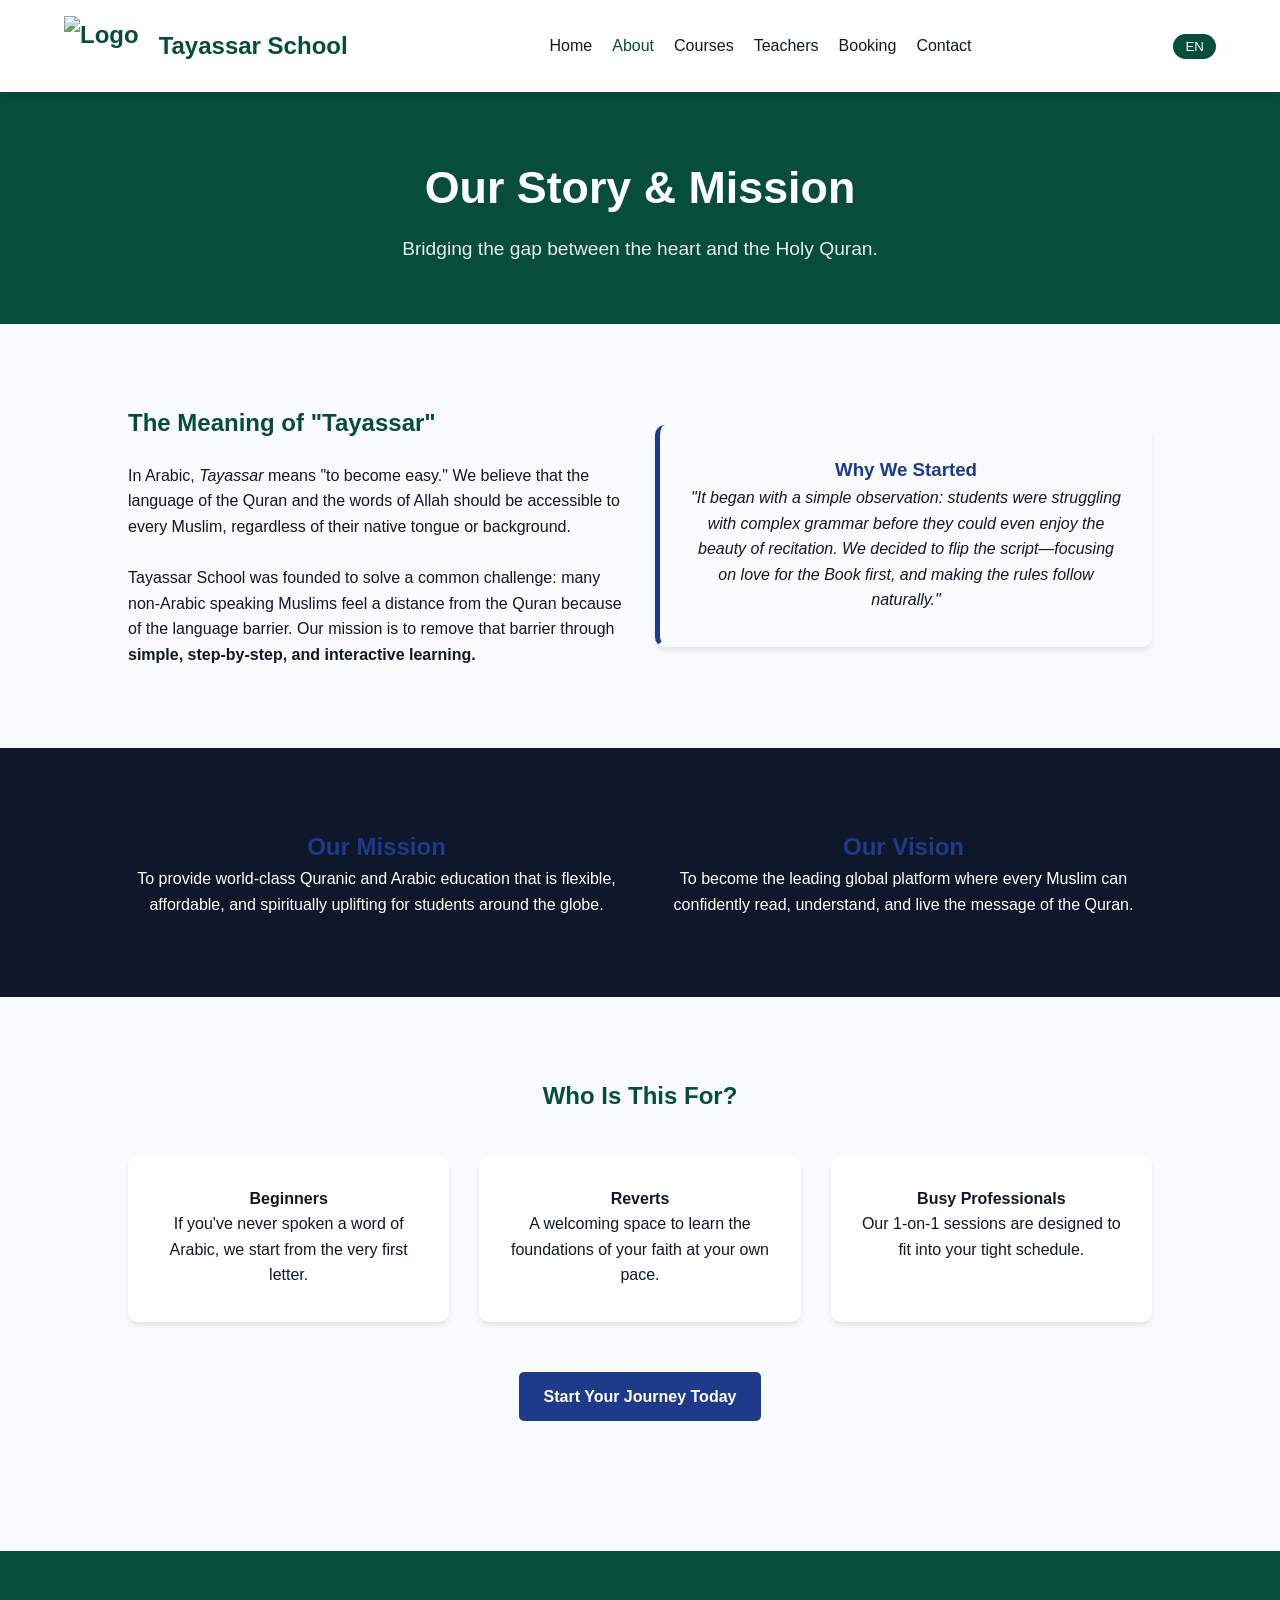
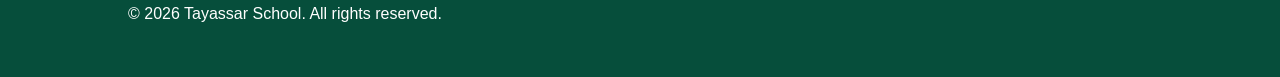
==== about.html @ 72fd5fc2 "Add files via upload" ====
<!DOCTYPE html>
<html lang="en">
<head>
    <meta charset="UTF-8">
    <meta name="viewport" content="width=device-width, initial-scale=1.0">
    <title>About Us | Tayassar School</title>
    <link rel="stylesheet" href="style.css">
</head>
<body>

    <nav>
        <div class="logo">
            <a href="index.html" style="display: flex; align-items: center; text-decoration: none; color: inherit;">
                <img src="logo.jpg" alt="Logo" class="nav-logo">
                <span>Tayassar School</span>
            </a>
        </div>
        <ul class="nav-links">
            <li><a href="index.html">Home</a></li>
            <li><a href="about.html" class="active">About</a></li>
            <li><a href="courses.html">Courses</a></li>
            <li><a href="teachers.html">Teachers</a></li>
            <li><a href="booking.html">Booking</a></li>
            <li><a href="contact.html">Contact</a></li>
        </ul>
        <button class="lang-switch" onclick="toggleLanguage()">EN</button>
    </nav>

    <header style="background: var(--primary); color: white; padding: 60px 10%; text-align: center;">
        <h1 style="font-size: 2.8rem; margin-bottom: 10px;">Our Story & Mission</h1>
        <p style="font-size: 1.2rem; opacity: 0.9;">Bridging the gap between the heart and the Holy Quran.</p>
    </header>

    <section class="section-padding">
        <div class="grid" style="align-items: center;">
            <div>
                <h2 style="color: var(--primary); margin-bottom: 20px;">The Meaning of "Tayassar"</h2>
                <p>In Arabic, <em>Tayassar</em> means "to become easy." We believe that the language of the Quran and the words of Allah should be accessible to every Muslim, regardless of their native tongue or background.</p>
                <br>
                <p>Tayassar School was founded to solve a common challenge: many non-Arabic speaking Muslims feel a distance from the Quran because of the language barrier. Our mission is to remove that barrier through <strong>simple, step-by-step, and interactive learning.</strong></p>
            </div>
            <div class="card" style="background: var(--light); border-left: 5px solid var(--accent);">
                <h3 style="color: var(--accent);">Why We Started</h3>
                <p style="font-style: italic;">"It began with a simple observation: students were struggling with complex grammar before they could even enjoy the beauty of recitation. We decided to flip the script—focusing on love for the Book first, and making the rules follow naturally."</p>
            </div>
        </div>
    </section>

    <section style="background: var(--dark); color: white; padding: 80px 10%;">
        <div class="grid">
            <div style="text-align: center;">
                <h2 style="color: var(--accent);">Our Mission</h2>
                <p>To provide world-class Quranic and Arabic education that is flexible, affordable, and spiritually uplifting for students around the globe.</p>
            </div>
            <div style="text-align: center;">
                <h2 style="color: var(--accent);">Our Vision</h2>
                <p>To become the leading global platform where every Muslim can confidently read, understand, and live the message of the Quran.</p>
            </div>
        </div>
    </section>

    <section class="section-padding" style="text-align: center;">
        <h2 style="margin-bottom: 40px; color: var(--primary);">Who Is This For?</h2>
        <div class="grid">
            <div class="card">
                <h4>Beginners</h4>
                <p>If you've never spoken a word of Arabic, we start from the very first letter.</p>
            </div>
            <div class="card">
                <h4>Reverts</h4>
                <p>A welcoming space to learn the foundations of your faith at your own pace.</p>
            </div>
            <div class="card">
                <h4>Busy Professionals</h4>
                <p>Our 1-on-1 sessions are designed to fit into your tight schedule.</p>
            </div>
        </div>
        <div style="margin-top: 50px;">
            <a href="teachers.html" class="btn btn-primary">Start Your Journey Today</a>
        </div>
    </section>

    <footer>
        <p>&copy; 2026 Tayassar School. All rights reserved.</p>
    </footer>

    <script src="script.js"></script>
</body>
</html>
---- style.css ----
:root {
    --primary: #064e3b;
    --primary-light: #065f46;
    --accent: #1e3a8a;
    --light: #f9fafb;
    --dark: #0f172a;
    --white: #ffffff;
    --shadow: 0 4px 6px -1px rgba(0, 0, 0, 0.1);
}

* {
    margin: 0;
    padding: 0;
    box-sizing: border-box;
    font-family: 'Segoe UI', Tahoma, Geneva, Verdana, sans-serif;
}

body {
    background-color: var(--light);
    color: var(--dark);
    line-height: 1.6;
}


nav {
    background: var(--white);
    padding: 1rem 5%;
    display: flex;
    justify-content: space-between;
    align-items: center;
    position: sticky;
    top: 0;
    z-index: 1000;
    box-shadow: var(--shadow);
}

.logo {
    font-size: 1.5rem;
    font-weight: bold;
    color: var(--primary);
}

.nav-links {
    display: flex;
    list-style: none;
    gap: 20px;
}

.nav-links a {
    text-decoration: none;
    color: var(--dark);
    font-weight: 500;
    transition: color 0.3s;
}

.nav-links a:hover, .nav-links a.active {
    color: var(--primary);
}

.lang-switch {
    background: var(--primary);
    color: white;
    border: none;
    padding: 5px 12px;
    border-radius: 20px;
    cursor: pointer;
}


.hero {
    background: linear-gradient(rgba(6, 95, 70, 0.8), rgba(6, 95, 70, 0.8)), url('bk3.jpg') center/cover;
   background-position: center;
    background-size: cover;
    background-repeat: no-repeat;
    height: 100vh;
    width: 100%;
    display: flex;
    flex-direction: column;
    justify-content: center;
    align-items: center;
    text-align: center;
    color: white;
    padding: 0 20px;
}

.hero h1 { font-size: 3rem; margin-bottom: 1rem; }


.btn {
    padding: 12px 25px;
    border-radius: 5px;
    text-decoration: none;
    font-weight: bold;
    transition: transform 0.3s, background 0.3s;
    display: inline-block;
    cursor: pointer;
    border: none;
}

.btn-primary { background: var(--accent); color: var(--white); }
.btn-outline { border: 2px solid var(--white); color: var(--white); margin-left: 10px; }

.btn:hover { transform: translateY(-3px); opacity: 0.9; }


.section-padding { padding: 80px 10%; }
.grid { display: grid; grid-template-columns: repeat(auto-fit, minmax(300px, 1fr)); gap: 30px; }

.card {
    background: white;
    padding: 30px;
    border-radius: 10px;
    box-shadow: var(--shadow);
    text-align: center;
    border-bottom: 4px solid transparent;
    transition: 0.3s;
}

.card:hover { border-bottom: 4px solid var(--accent); }


.trial-banner {
    background: var(--accent);
    color: var(--dark);
    text-align: center;
    padding: 15px;
    font-weight: bold;
}


footer {
    background: var(--primary);
    color: white;
    padding: 50px 10%;
    margin-top: 50px;
}


input, select, textarea {
    width: 100%;
    padding: 12px;
    margin: 10px 0;
    border: 1px solid #ddd;
    border-radius: 5px;
}


.nav-logo {
    height: 60px; 
    width: auto;  
    margin-right: 20px; 
    vertical-align: middle;
}


.nav-logo:hover {
    filter: drop-shadow(0 0 5px rgba(212, 175, 55, 0.5));
    transition: 0.3s ease;
}
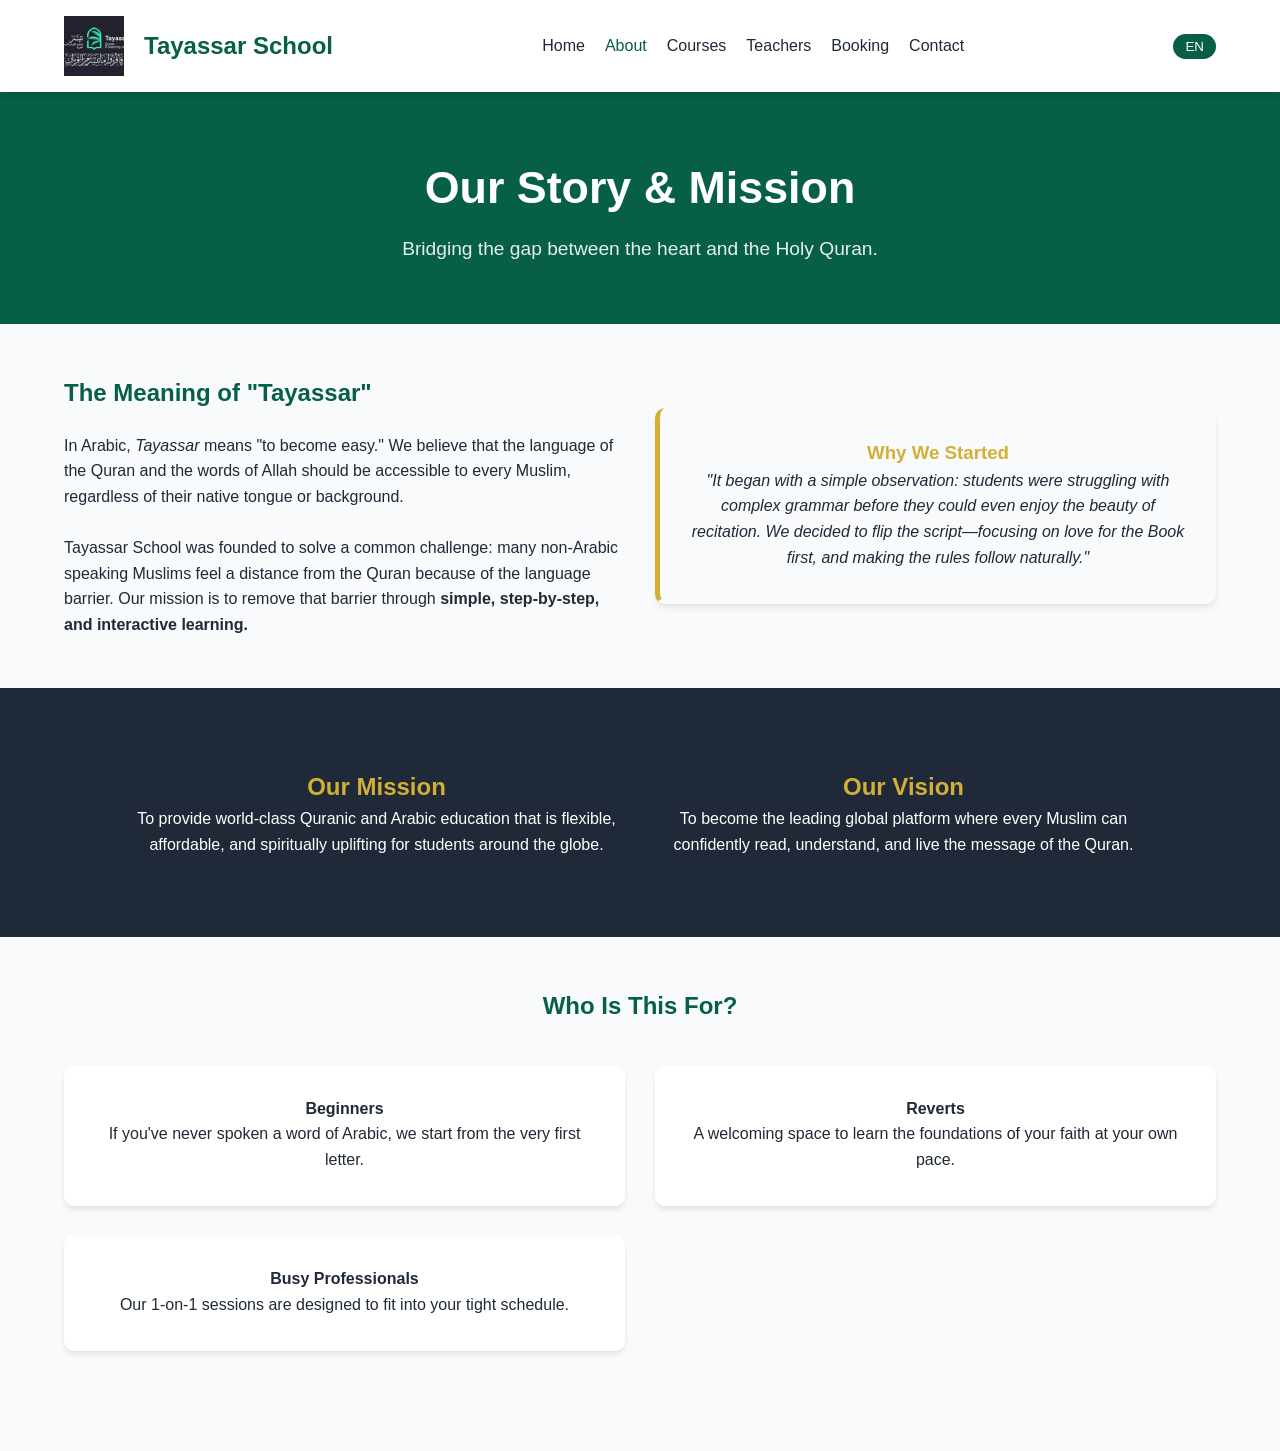
==== commit 5d29293f: "Update about.html" ====
--- a/about.html
+++ b/about.html
@@ -3,7 +3,7 @@
 <head>
     <meta charset="UTF-8">
     <meta name="viewport" content="width=device-width, initial-scale=1.0">
-    <title>About Us | Tayassar School</title>
+    <title data-en="About Us | Tayassar School" data-ar="من نحن | مدرسة تيسر" data-fr="À Propos | École Tayassar">About Us | Tayassar School</title>
     <link rel="stylesheet" href="style.css">
 </head>
 <body>
@@ -16,32 +16,60 @@
             </a>
         </div>
         <ul class="nav-links">
-            <li><a href="index.html">Home</a></li>
-            <li><a href="about.html" class="active">About</a></li>
-            <li><a href="courses.html">Courses</a></li>
-            <li><a href="teachers.html">Teachers</a></li>
-            <li><a href="booking.html">Booking</a></li>
-            <li><a href="contact.html">Contact</a></li>
+            <li><a href="index.html" data-en="Home" data-ar="الرئيسية" data-fr="Accueil">Home</a></li>
+            <li><a href="about.html" data-en="About" data-ar="من نحن" data-fr="À Propos" class="active">About</a></li>
+            <li><a href="courses.html" data-en="Courses" data-ar="دروسنا" data-fr="Cours">Courses</a></li>
+            <li><a href="teachers.html" data-en="Teachers" data-ar="المعلمون" data-fr="Enseignants">Teachers</a></li>
+            <li><a href="booking.html" data-en="Booking" data-ar="الحجز" data-fr="Réservation">Booking</a></li>
+            <li><a href="contact.html" data-en="Contact" data-ar="تواصل معنا" data-fr="Contact">Contact</a></li>
         </ul>
         <button class="lang-switch" onclick="toggleLanguage()">EN</button>
     </nav>
 
     <header style="background: var(--primary); color: white; padding: 60px 10%; text-align: center;">
-        <h1 style="font-size: 2.8rem; margin-bottom: 10px;">Our Story & Mission</h1>
-        <p style="font-size: 1.2rem; opacity: 0.9;">Bridging the gap between the heart and the Holy Quran.</p>
+        <h1 style="font-size: 2.8rem; margin-bottom: 10px;" 
+            data-en="Our Story & Mission" 
+            data-ar="قصتنا ورسالتنا" 
+            data-fr="Notre Histoire & Mission">
+            Our Story & Mission
+        </h1>
+        <p style="font-size: 1.2rem; opacity: 0.9;" 
+           data-en="Bridging the gap between the heart and the Holy Quran." 
+           data-ar="جسر الفجوة بين القلب والقرآن الكريم." 
+           data-fr="Combler le fossé entre le cœur et le Saint Coran.">
+           Bridging the gap between the heart and the Holy Quran.
+        </p>
     </header>
 
-    <section class="section-padding">
+    <section class="section-padding" dir="ltr">
         <div class="grid" style="align-items: center;">
             <div>
-                <h2 style="color: var(--primary); margin-bottom: 20px;">The Meaning of "Tayassar"</h2>
-                <p>In Arabic, <em>Tayassar</em> means "to become easy." We believe that the language of the Quran and the words of Allah should be accessible to every Muslim, regardless of their native tongue or background.</p>
+                <h2 style="color: var(--primary); margin-bottom: 20px;" 
+                    data-en="The Meaning of 'Tayassar'" 
+                    data-ar="معنى كلمة 'تيسر'" 
+                    data-fr="La Signification de 'Tayassar'">
+                    The Meaning of "Tayassar"
+                </h2>
+                <p data-en="In Arabic, Tayassar means 'to become easy.' We believe that the language of the Quran and the words of Allah should be accessible to every Muslim, regardless of their native tongue or background."
+                   data-ar="تعني كلمة تيسر في اللغة العربية 'أصبح سهلاً'. ونحن نؤمن بأن لغة القرآن وكلمات الله يجب أن تكون في متناول كل مسلم، بغض النظر عن لغته الأم أو خلفيته."
+                   data-fr="En arabe, Tayassar signifie « devenir facile ». Nous pensons que la langue du Coran et les paroles d'Allah devraient être accessibles à tout musulman, indépendamment de sa langue maternelle ou de son origine.">
+                   In Arabic, <em>Tayassar</em> means "to become easy." We believe that the language of the Quran and the words of Allah should be accessible to every Muslim, regardless of their native tongue or background.
+                </p>
                 <br>
-                <p>Tayassar School was founded to solve a common challenge: many non-Arabic speaking Muslims feel a distance from the Quran because of the language barrier. Our mission is to remove that barrier through <strong>simple, step-by-step, and interactive learning.</strong></p>
+                <p data-en="Tayassar School was founded to solve a common challenge: many non-Arabic speaking Muslims feel a distance from the Quran because of the language barrier. Our mission is to remove that barrier through simple, step-by-step, and interactive learning."
+                   data-ar="تأسست مدرسة تيسر لحل تحدٍ شائع: يشعر العديد من المسلمين غير الناطقين باللغة العربية ببعد عن القرآن بسبب حاجز اللغة. مهمتنا هي إزالة هذا الحاجز من خلال تعلم بسيط وتفاعلي وخطوة بخطوة."
+                   data-fr="L'École Tayassar a été fondée pour répondre à un défi commun : de nombreux musulmans non arabophones se sentent éloignés du Coran à cause de la barrière de la langue. Notre mission est de lever cette barrière grâce à un apprentissage simple, étape par étape et interactif.">
+                   Tayassar School was founded to solve a common challenge: many non-Arabic speaking Muslims feel a distance from the Quran because of the language barrier. Our mission is to remove that barrier through <strong>simple, step-by-step, and interactive learning.</strong>
+                </p>
             </div>
             <div class="card" style="background: var(--light); border-left: 5px solid var(--accent);">
-                <h3 style="color: var(--accent);">Why We Started</h3>
-                <p style="font-style: italic;">"It began with a simple observation: students were struggling with complex grammar before they could even enjoy the beauty of recitation. We decided to flip the script—focusing on love for the Book first, and making the rules follow naturally."</p>
+                <h3 style="color: var(--accent);" data-en="Why We Started" data-ar="لماذا بدأنا" data-fr="Pourquoi Nous Avons Commencé">Why We Started</h3>
+                <p style="font-style: italic;" 
+                   data-en="&ldquo;It began with a simple observation: students were struggling with complex grammar before they could even enjoy the beauty of recitation. We decided to flip the script&mdash;focusing on love for the Book first, and making the rules follow naturally.&rdquo;"
+                   data-ar="&ldquo;بدأ الأمر بملاحظة بسيطة: كان الطلاب يعانون مع القواعد النحوية المعقدة قبل أن يتمكنوا حتى من الاستمتاع بجمال التلاوة. قررنا تغيير الأسلوب، بالتركيز على حب الكتاب أولاً، وجعل القواعد تأتي تبيعاً بشكل طبيعي.&rdquo;"
+                   data-fr="&ldquo;Cela a commencé par un simple constat : les étudiants se battaient avec une grammaire complexe avant même de pouvoir apprécier la beauté de la récitation. Nous avons décidé d'inverser la tendance en nous concentrant d'abord sur l'amour du Livre, les règles découlant naturellement ensuite.&rdquo;">
+                   "It began with a simple observation: students were struggling with complex grammar before they could even enjoy the beauty of recitation. We decided to flip the script—focusing on love for the Book first, and making the rules follow naturally."
+                </p>
             </div>
         </div>
     </section>
@@ -49,41 +77,51 @@
     <section style="background: var(--dark); color: white; padding: 80px 10%;">
         <div class="grid">
             <div style="text-align: center;">
-                <h2 style="color: var(--accent);">Our Mission</h2>
-                <p>To provide world-class Quranic and Arabic education that is flexible, affordable, and spiritually uplifting for students around the globe.</p>
+                <h2 style="color: var(--accent);" data-en="Our Mission" data-ar="رسالتنا" data-fr="Notre Mission">Our Mission</h2>
+                <p data-en="To provide world-class Quranic and Arabic education that is flexible, affordable, and spiritually uplifting for students around the globe."
+                   data-ar="تقديم تعليم قرآني وعربي ذو مستوى عالمي يتميز بالمرونة والتكلفة الميسرة والارتقاء الروحي للطلاب في جميع أنحاء العالم."
+                   data-fr="Fournir une éducation coranique et arabe de classe mondiale, flexible, abordable et spirituellement enrichissante pour les étudiants du monde entier.">
+                   To provide world-class Quranic and Arabic education that is flexible, affordable, and spiritually uplifting for students around the globe.
+                </p>
             </div>
             <div style="text-align: center;">
-                <h2 style="color: var(--accent);">Our Vision</h2>
-                <p>To become the leading global platform where every Muslim can confidently read, understand, and live the message of the Quran.</p>
+                <h2 style="color: var(--accent);" data-en="Our Vision" data-ar="رؤيتنا" data-fr="Notre Vision">Our Vision</h2>
+                <p data-en="To become the leading global platform where every Muslim can confidently read, understand, and live the message of the Quran."
+                   data-ar="أن نصبح المنصة العالمية الرائدة حيث يمكن لكل مسلم قراءة رسالة القرآن وفهمها والعيش بها بكل ثقة."
+                   data-fr="Devenir la plateforme mondiale de premier plan où chaque musulman peut lire, comprendre et vivre le message du Coran en toute confiance.">
+                   To become the leading global platform where every Muslim can confidently read, understand, and live the message of the Quran.
+                </p>
             </div>
         </div>
     </section>
 
     <section class="section-padding" style="text-align: center;">
-        <h2 style="margin-bottom: 40px; color: var(--primary);">Who Is This For?</h2>
+        <h2 style="margin-bottom: 40px; color: var(--primary);" data-en="Who Is This For?" data-ar="لمن هذه الدورة؟" data-fr="À Qui S'adresse Ce Cours?">Who Is This For?</h2>
         <div class="grid">
             <div class="card">
-                <h4>Beginners</h4>
-                <p>If you've never spoken a word of Arabic, we start from the very first letter.</p>
+                <h4 data-en="Beginners" data-ar="المبتدئين" data-fr="Débutants">Beginners</h4>
+                <p data-en="If you've never spoken a word of Arabic, we start from the very first letter."
+                   data-ar="إذا لم تنطق بكلمة عربية من قبل، فنحن نبدأ معك من الحرف الأول تمامًا."
+                   data-fr="Si vous n'avez jamais parlé un mot d'arabe, nous commençons dès la toute première lettre.">
+                   If you've never spoken a word of Arabic, we start from the very first letter.
+                </p>
             </div>
             <div class="card">
-                <h4>Reverts</h4>
-                <p>A welcoming space to learn the foundations of your faith at your own pace.</p>
+                <h4 data-en="Reverts" data-ar="المسلمون الجدد" data-fr="Nouveaux Convertis">Reverts</h4>
+                <p data-en="A welcoming space to learn the foundations of your faith at your own pace."
+                   data-ar="مساحة ترحيبية لتعلم أسس دينك بالشكل الذي يناسب وتيرتك الخاصة."
+                   data-fr="Un espace accueillant pour apprendre les fondements de votre foi à votre propre rythme.">
+                   A welcoming space to learn the foundations of your faith at your own pace.
+                </p>
             </div>
             <div class="card">
-                <h4>Busy Professionals</h4>
-                <p>Our 1-on-1 sessions are designed to fit into your tight schedule.</p>
+                <h4 data-en="Busy Professionals" data-ar="المحترفون المشغولون" data-fr="Professionnels Occupés">Busy Professionals</h4>
+                <p data-en="Our 1-on-1 sessions are designed to fit into your tight schedule."
+                   data-ar="تم تصميم جلساتنا الفردية المباشرة لتناسب جدول أعمالك المزدحم."
+                   data-fr="Nos sessions individuelles sont conçues pour s'adapter à votre emploi du temps chargé.">
+                   Our 1-on-1 sessions are designed to fit into your tight schedule.
+                </p>
             </div>
         </div>
         <div style="margin-top: 50px;">
-            <a href="teachers.html" class="btn btn-primary">Start Your Journey Today</a>
-        </div>
-    </section>
-
-    <footer>
-        <p>&copy; 2026 Tayassar School. All rights reserved.</p>
-    </footer>
-
-    <script src="script.js"></script>
-</body>
-</html>+            <a href="booking.html" class="btn btn-primary" data-en="Start Your Journey Today" data-ar="ابد
--- a/style.css
+++ b/style.css
@@ -1,10 +1,10 @@
 
 :root {
-    --primary: #064e3b;
-    --primary-light: #065f46;
-    --accent: #1e3a8a;
+    --primary: #065f46;
+    --primary-light: #0f766e;
+    --accent: #d4af37;
     --light: #f9fafb;
-    --dark: #0f172a;
+    --dark: #1f2937;
     --white: #ffffff;
     --shadow: 0 4px 6px -1px rgba(0, 0, 0, 0.1);
 }
@@ -154,7 +154,63 @@
 }
 
 
+
+    .section-padding { padding: 50px 5%; }
+    .hero h1 { font-size: 2.5rem; }
+    .grid { grid-template-columns: repeat(2, 1fr); } /* Show 2 columns instead of 3 */
+}
+img {
+    max-width: 100%;
+    height: auto;
+}
+
+
+@media (max-width: 768px) {
+  
+    nav {
+        flex-direction: column;
+        padding: 15px;
+    }
+    
+    .nav-links {
+        margin-top: 15px;
+        gap: 10px;
+        flex-wrap: wrap; 
+        justify-content: center;
+    }
+
+    
+    .grid { 
+        grid-template-columns: 1fr; 
+    }
+
+
+    .hero { height: 60vh; }
+    .hero h1 { font-size: 1.8rem; }
+    .btn-outline { margin-left: 0; margin-top: 10px; width: 100%; }
+    .btn-primary { width: 100%; }
+
+ 
+    .nav-logo { height: 30px; }
+}
+
+
+@media (max-width: 480px) {
+    .nav-links { font-size: 14px; }
+    .card { padding: 20px; }
+}
+
 .nav-logo:hover {
     filter: drop-shadow(0 0 5px rgba(212, 175, 55, 0.5));
     transition: 0.3s ease;
-}+}
+.socials a {
+  color: Green;
+  font-size: 24px;
+  margin: 10px;
+  transition: 0.3s;
+}
+
+.socials a:hover {
+  color: #c8a951;
+}
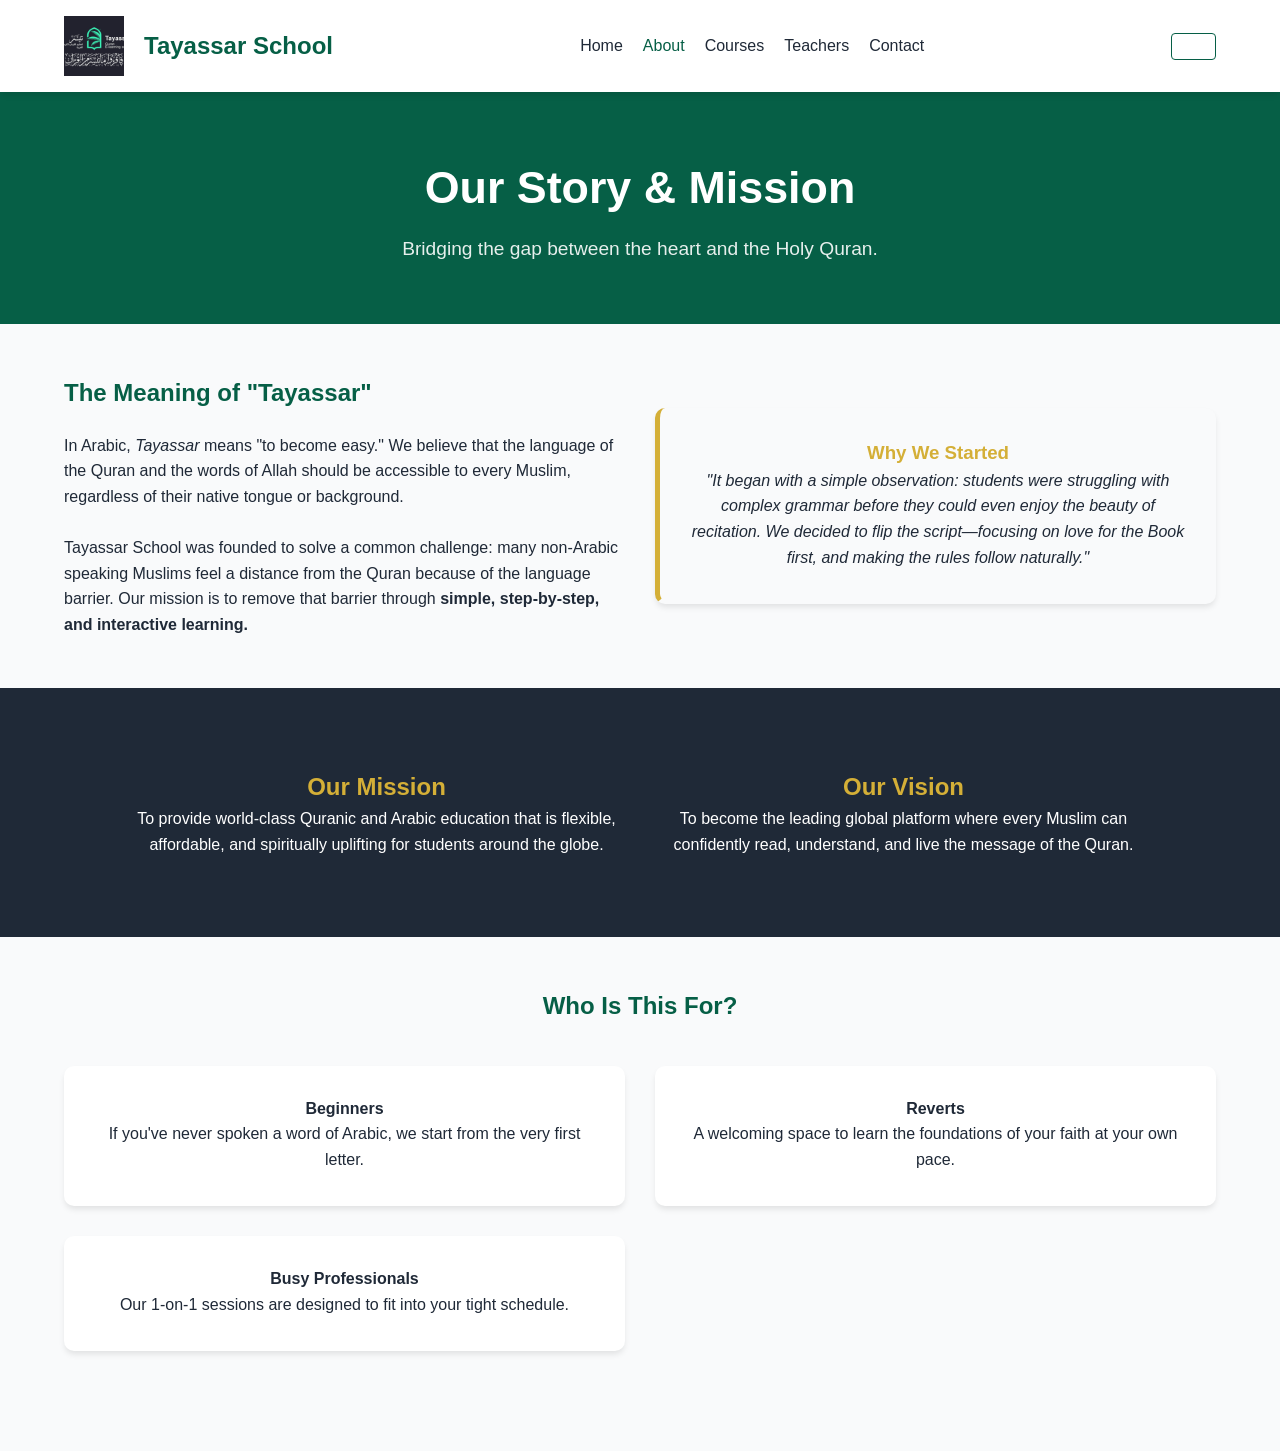
==== commit 15a20e29: "Update about.html" ====
--- a/about.html
+++ b/about.html
@@ -20,7 +20,6 @@
             <li><a href="about.html" data-en="About" data-ar="من نحن" data-fr="À Propos" class="active">About</a></li>
             <li><a href="courses.html" data-en="Courses" data-ar="دروسنا" data-fr="Cours">Courses</a></li>
             <li><a href="teachers.html" data-en="Teachers" data-ar="المعلمون" data-fr="Enseignants">Teachers</a></li>
-            <li><a href="booking.html" data-en="Booking" data-ar="الحجز" data-fr="Réservation">Booking</a></li>
             <li><a href="contact.html" data-en="Contact" data-ar="تواصل معنا" data-fr="Contact">Contact</a></li>
         </ul>
         <button class="lang-switch" onclick="toggleLanguage()">EN</button>
--- a/style.css
+++ b/style.css
@@ -214,3 +214,40 @@
 .socials a:hover {
   color: #c8a951;
 }
+/* Language Specific Layout Adjustments */
+body[dir="rtl"] {
+    text-align: right;
+}
+
+/* Ensure font family reads beautifully when Arabic is toggled */
+body.arabic-font {
+    font-family: 'Cairo', 'Tajawal', 'Segoe UI', Tahoma, Geneva, Verdana, sans-serif;
+}
+
+/* Fix navbar flow and social items order for right-to-left layout */
+body[dir="rtl"] .nav-links, 
+body[dir="rtl"] .socials {
+    display: flex;
+    flex-direction: row-reverse;
+    gap: 20px;
+}
+
+body[dir="rtl"] .card {
+    text-align: right !important;
+}
+
+/* Make sure the language button stays clean and prominent */
+.lang-switch {
+    font-weight: bold;
+    cursor: pointer;
+    padding: 5px 12px;
+    border: 1px solid var(--primary);
+    background: transparent;
+    border-radius: 4px;
+    transition: 0.3s ease;
+}
+
+.lang-switch:hover {
+    background: var(--primary);
+    color: white;
+}
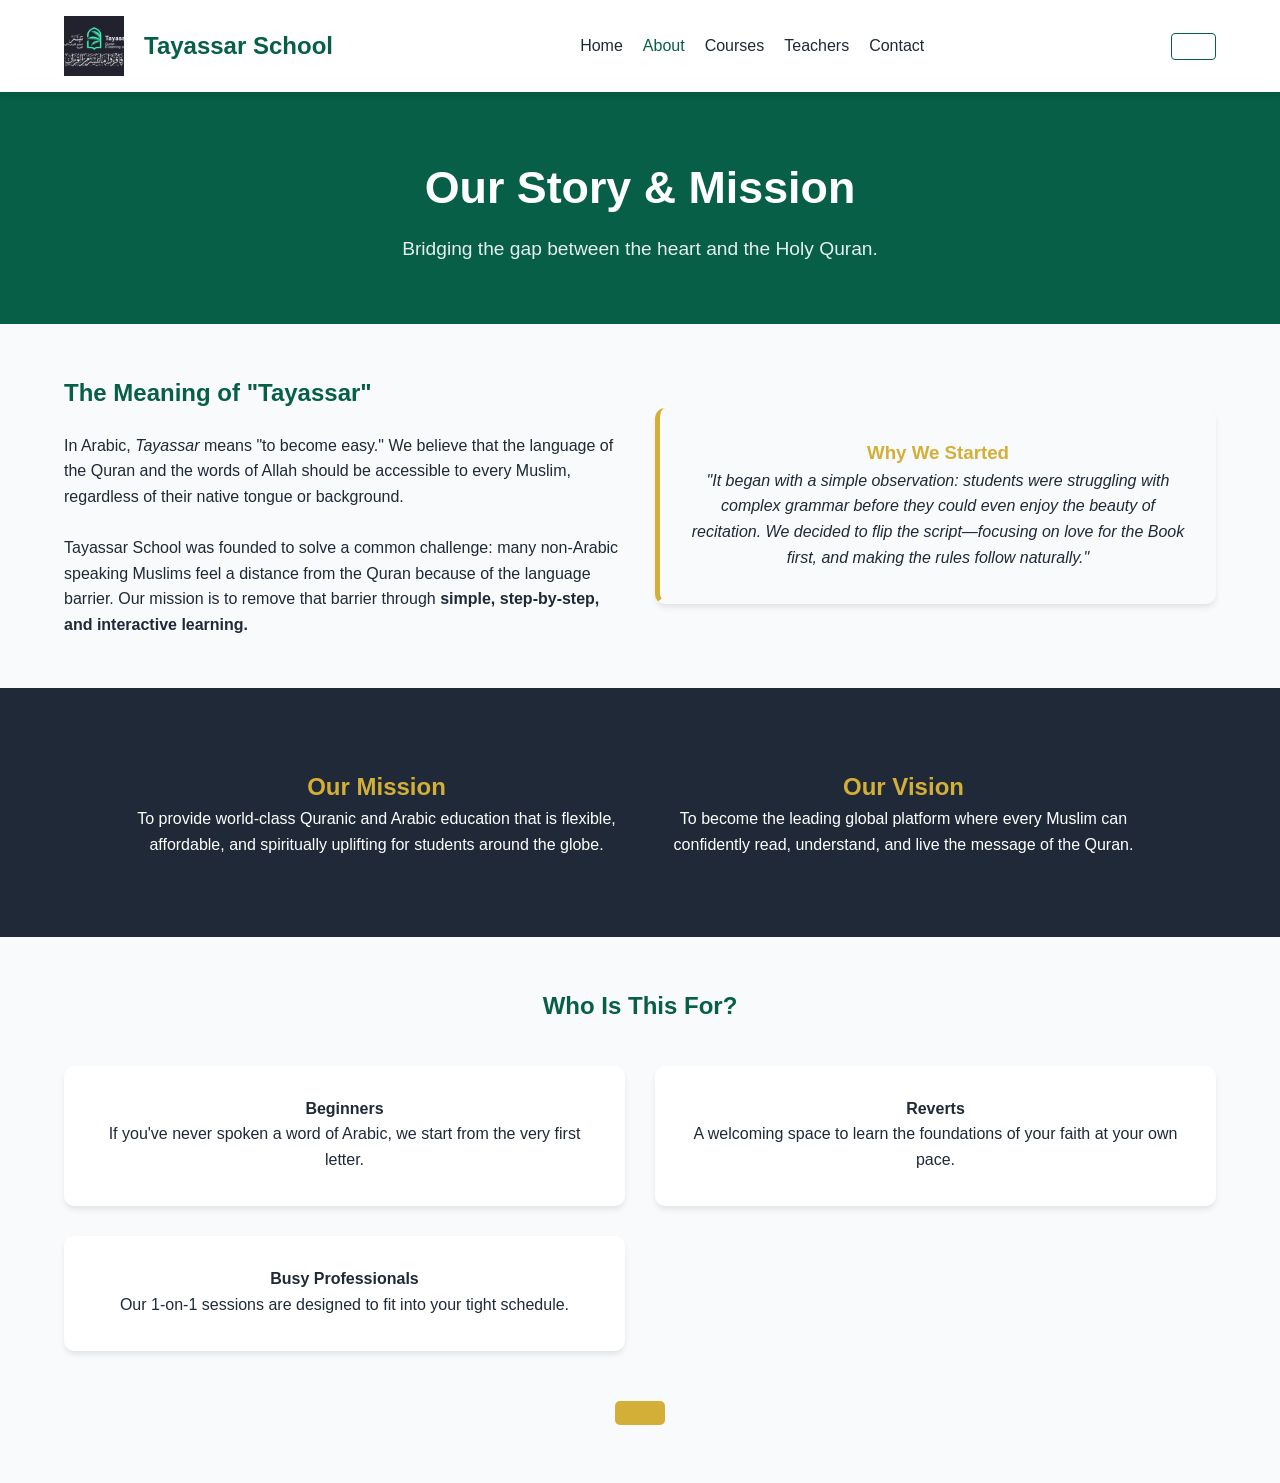
==== commit adb5effa: "Update about.html" ====
--- a/about.html
+++ b/about.html
@@ -124,3 +124,7 @@
         </div>
         <div style="margin-top: 50px;">
             <a href="booking.html" class="btn btn-primary" data-en="Start Your Journey Today" data-ar="ابد
+
+                <script src="script.js"></script>
+    </body>
+</html>
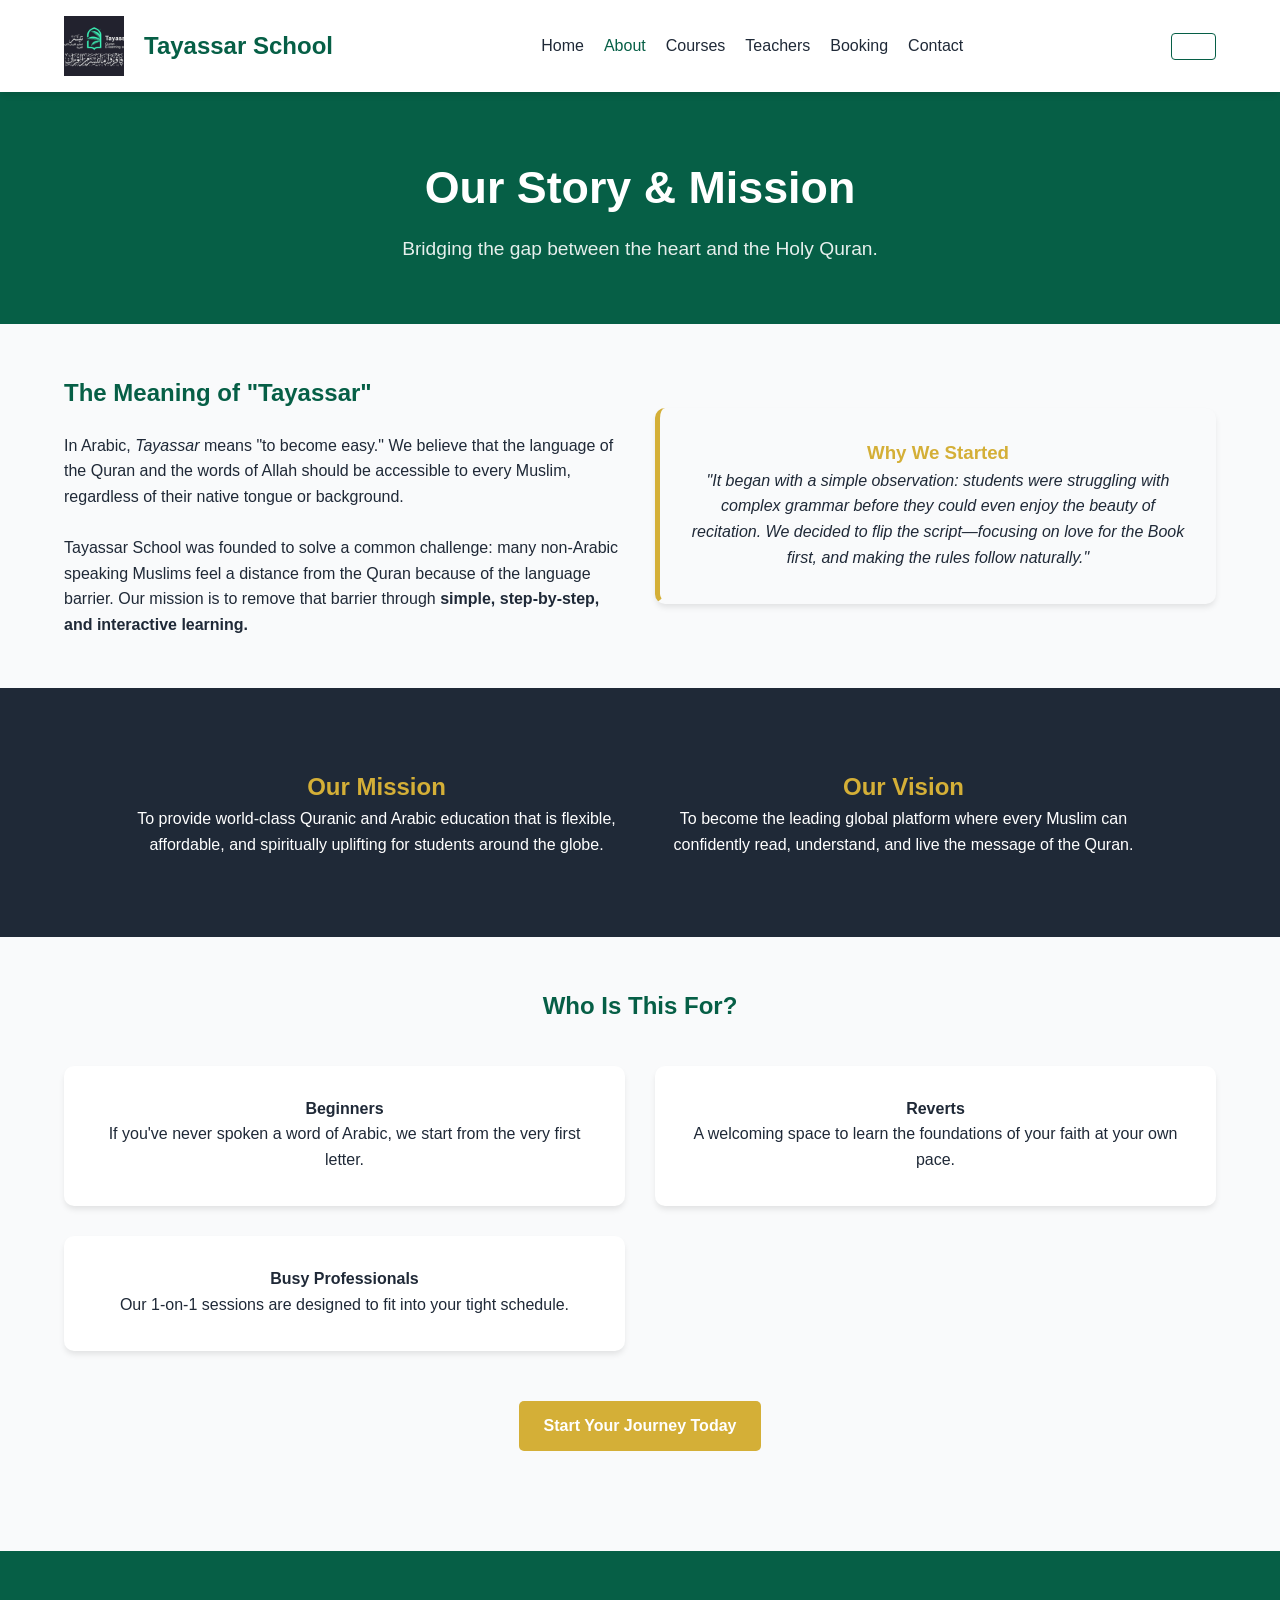
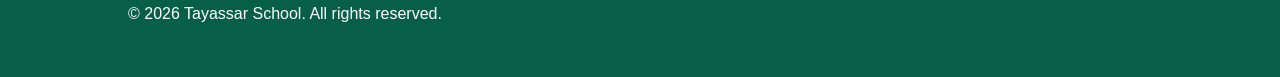
==== commit a0741558: "Update about.html" ====
--- a/about.html
+++ b/about.html
@@ -20,6 +20,7 @@
             <li><a href="about.html" data-en="About" data-ar="من نحن" data-fr="À Propos" class="active">About</a></li>
             <li><a href="courses.html" data-en="Courses" data-ar="دروسنا" data-fr="Cours">Courses</a></li>
             <li><a href="teachers.html" data-en="Teachers" data-ar="المعلمون" data-fr="Enseignants">Teachers</a></li>
+            <li><a href="booking.html" data-en="Booking" data-ar="الحجز" data-fr="Réservation">Booking</a></li>
             <li><a href="contact.html" data-en="Contact" data-ar="تواصل معنا" data-fr="Contact">Contact</a></li>
         </ul>
         <button class="lang-switch" onclick="toggleLanguage()">EN</button>
@@ -40,7 +41,7 @@
         </p>
     </header>
 
-    <section class="section-padding" dir="ltr">
+    <section class="section-padding">
         <div class="grid" style="align-items: center;">
             <div>
                 <h2 style="color: var(--primary); margin-bottom: 20px;" 
@@ -65,7 +66,7 @@
                 <h3 style="color: var(--accent);" data-en="Why We Started" data-ar="لماذا بدأنا" data-fr="Pourquoi Nous Avons Commencé">Why We Started</h3>
                 <p style="font-style: italic;" 
                    data-en="&ldquo;It began with a simple observation: students were struggling with complex grammar before they could even enjoy the beauty of recitation. We decided to flip the script&mdash;focusing on love for the Book first, and making the rules follow naturally.&rdquo;"
-                   data-ar="&ldquo;بدأ الأمر بملاحظة بسيطة: كان الطلاب يعانون مع القواعد النحوية المعقدة قبل أن يتمكنوا حتى من الاستمتاع بجمال التلاوة. قررنا تغيير الأسلوب، بالتركيز على حب الكتاب أولاً، وجعل القواعد تأتي تبيعاً بشكل طبيعي.&rdquo;"
+                   data-ar="&ldquo;بدأ الأمر بملاحظة بسيطة: كان الطلاب يعانون مع القواعد النحوية المعقدة قبل أن يتمكنوا حتى من الاستمتاف بجمال التلاوة. قررنا تغيير الأسلوب، بالتركيز على حب الكتاب أولاً، وجعل القواعد تأتي تبيعاً بشكل طبيعي.&rdquo;"
                    data-fr="&ldquo;Cela a commencé par un simple constat : les étudiants se battaient avec une grammaire complexe avant même de pouvoir apprécier la beauté de la récitation. Nous avons décidé d'inverser la tendance en nous concentrant d'abord sur l'amour du Livre, les règles découlant naturellement ensuite.&rdquo;">
                    "It began with a simple observation: students were struggling with complex grammar before they could even enjoy the beauty of recitation. We decided to flip the script—focusing on love for the Book first, and making the rules follow naturally."
                 </p>
@@ -122,9 +123,25 @@
                 </p>
             </div>
         </div>
+        
         <div style="margin-top: 50px;">
-            <a href="booking.html" class="btn btn-primary" data-en="Start Your Journey Today" data-ar="ابد
+            <a href="booking.html" class="btn btn-primary" 
+               data-en="Start Your Journey Today" 
+               data-ar="ابدأ رحلتك اليوم" 
+               data-fr="Commencez Votre Parcours Aujourd'hui">
+               Start Your Journey Today
+            </a>
+        </div>
+    </section>
 
-                <script src="script.js"></script>
-    </body>
+    <footer>
+        <p data-en="&copy; 2026 Tayassar School. All rights reserved." 
+           data-ar="&copy; ٢٠٢٦ مدرسة تيسر. جميع الحقوق محفوظة." 
+           data-fr="&copy; 2026 École Tayassar. Tous droits réservés.">
+           &copy; 2026 Tayassar School. All rights reserved.
+        </p>
+    </footer>
+
+    <script src="script.js"></script>
+</body>
 </html>
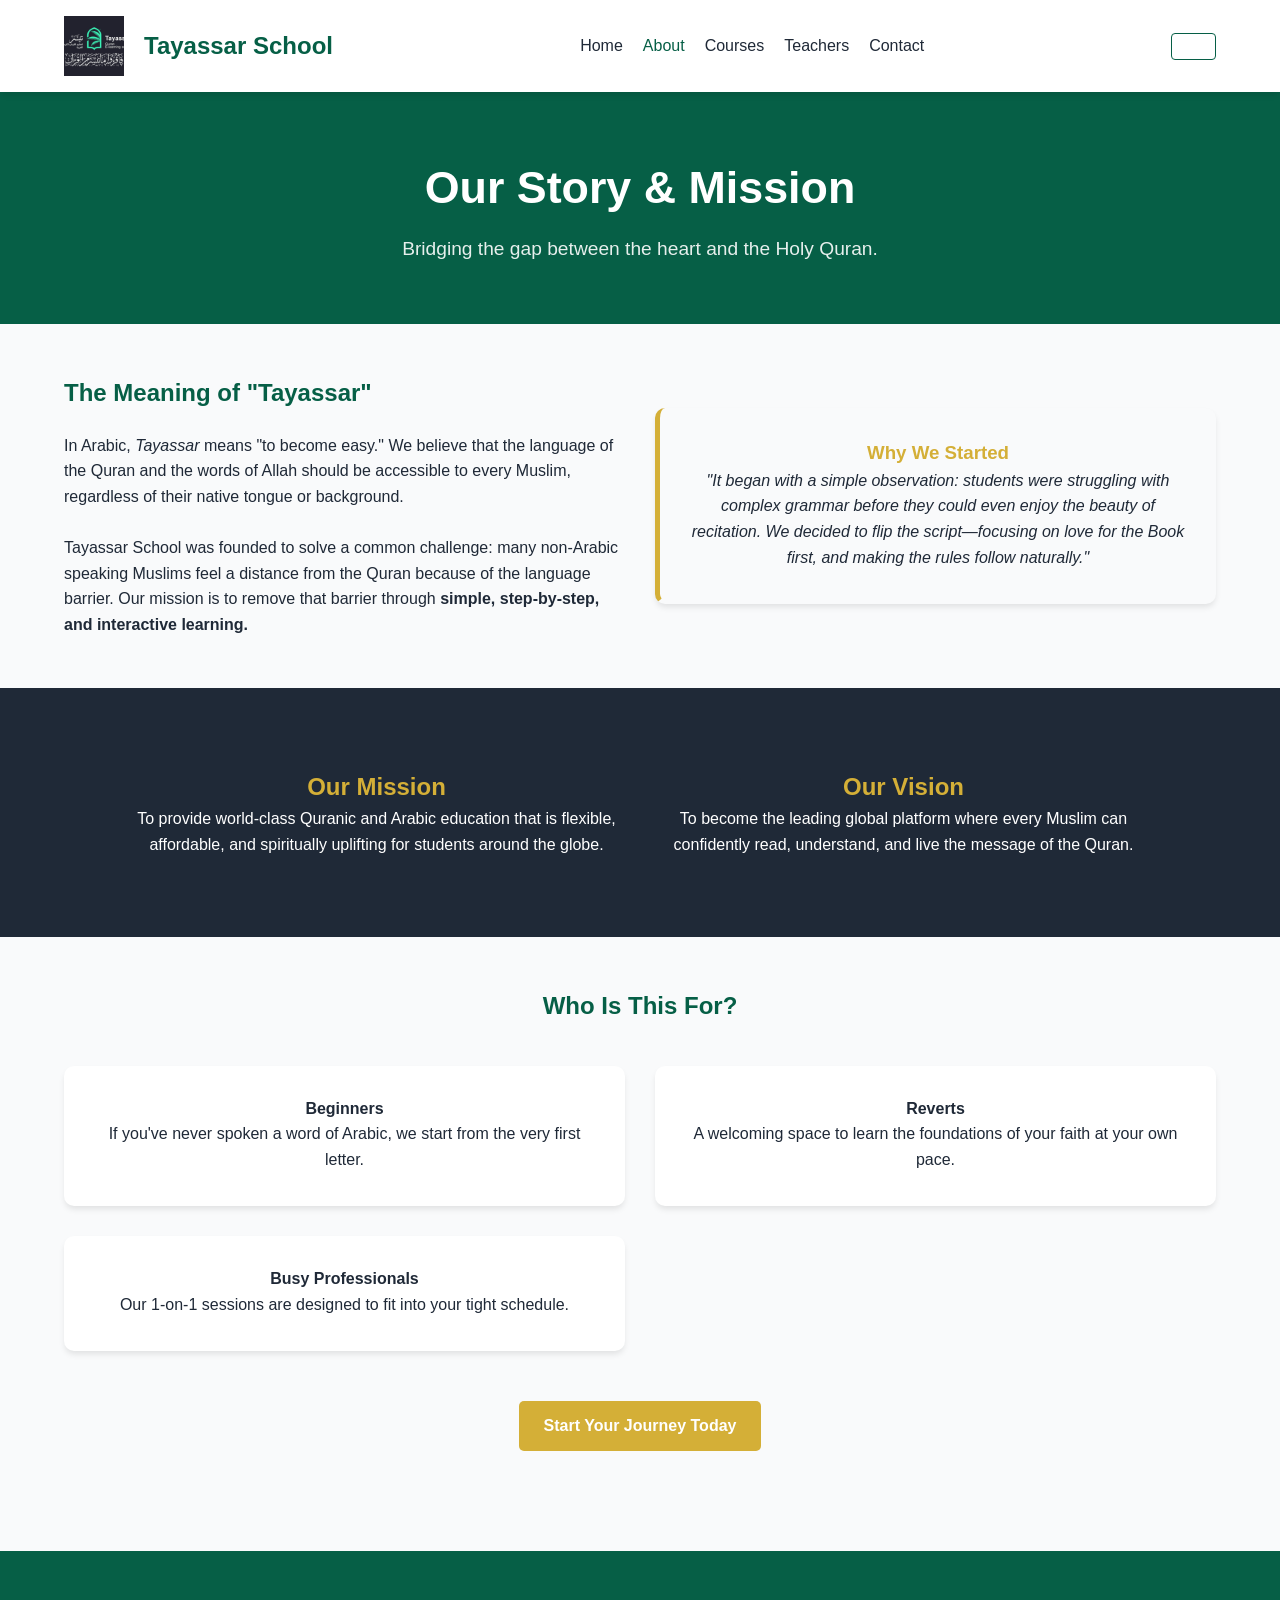
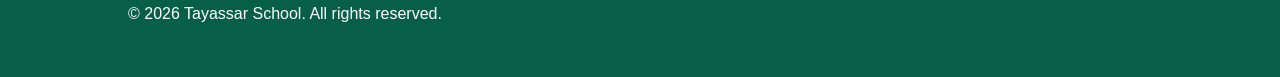
==== commit 949c63fc: "Update about.html" ====
--- a/about.html
+++ b/about.html
@@ -20,7 +20,6 @@
             <li><a href="about.html" data-en="About" data-ar="من نحن" data-fr="À Propos" class="active">About</a></li>
             <li><a href="courses.html" data-en="Courses" data-ar="دروسنا" data-fr="Cours">Courses</a></li>
             <li><a href="teachers.html" data-en="Teachers" data-ar="المعلمون" data-fr="Enseignants">Teachers</a></li>
-            <li><a href="booking.html" data-en="Booking" data-ar="الحجز" data-fr="Réservation">Booking</a></li>
             <li><a href="contact.html" data-en="Contact" data-ar="تواصل معنا" data-fr="Contact">Contact</a></li>
         </ul>
         <button class="lang-switch" onclick="toggleLanguage()">EN</button>
@@ -125,7 +124,7 @@
         </div>
         
         <div style="margin-top: 50px;">
-            <a href="booking.html" class="btn btn-primary" 
+            <a href="teachers.html" class="btn btn-primary" 
                data-en="Start Your Journey Today" 
                data-ar="ابدأ رحلتك اليوم" 
                data-fr="Commencez Votre Parcours Aujourd'hui">
